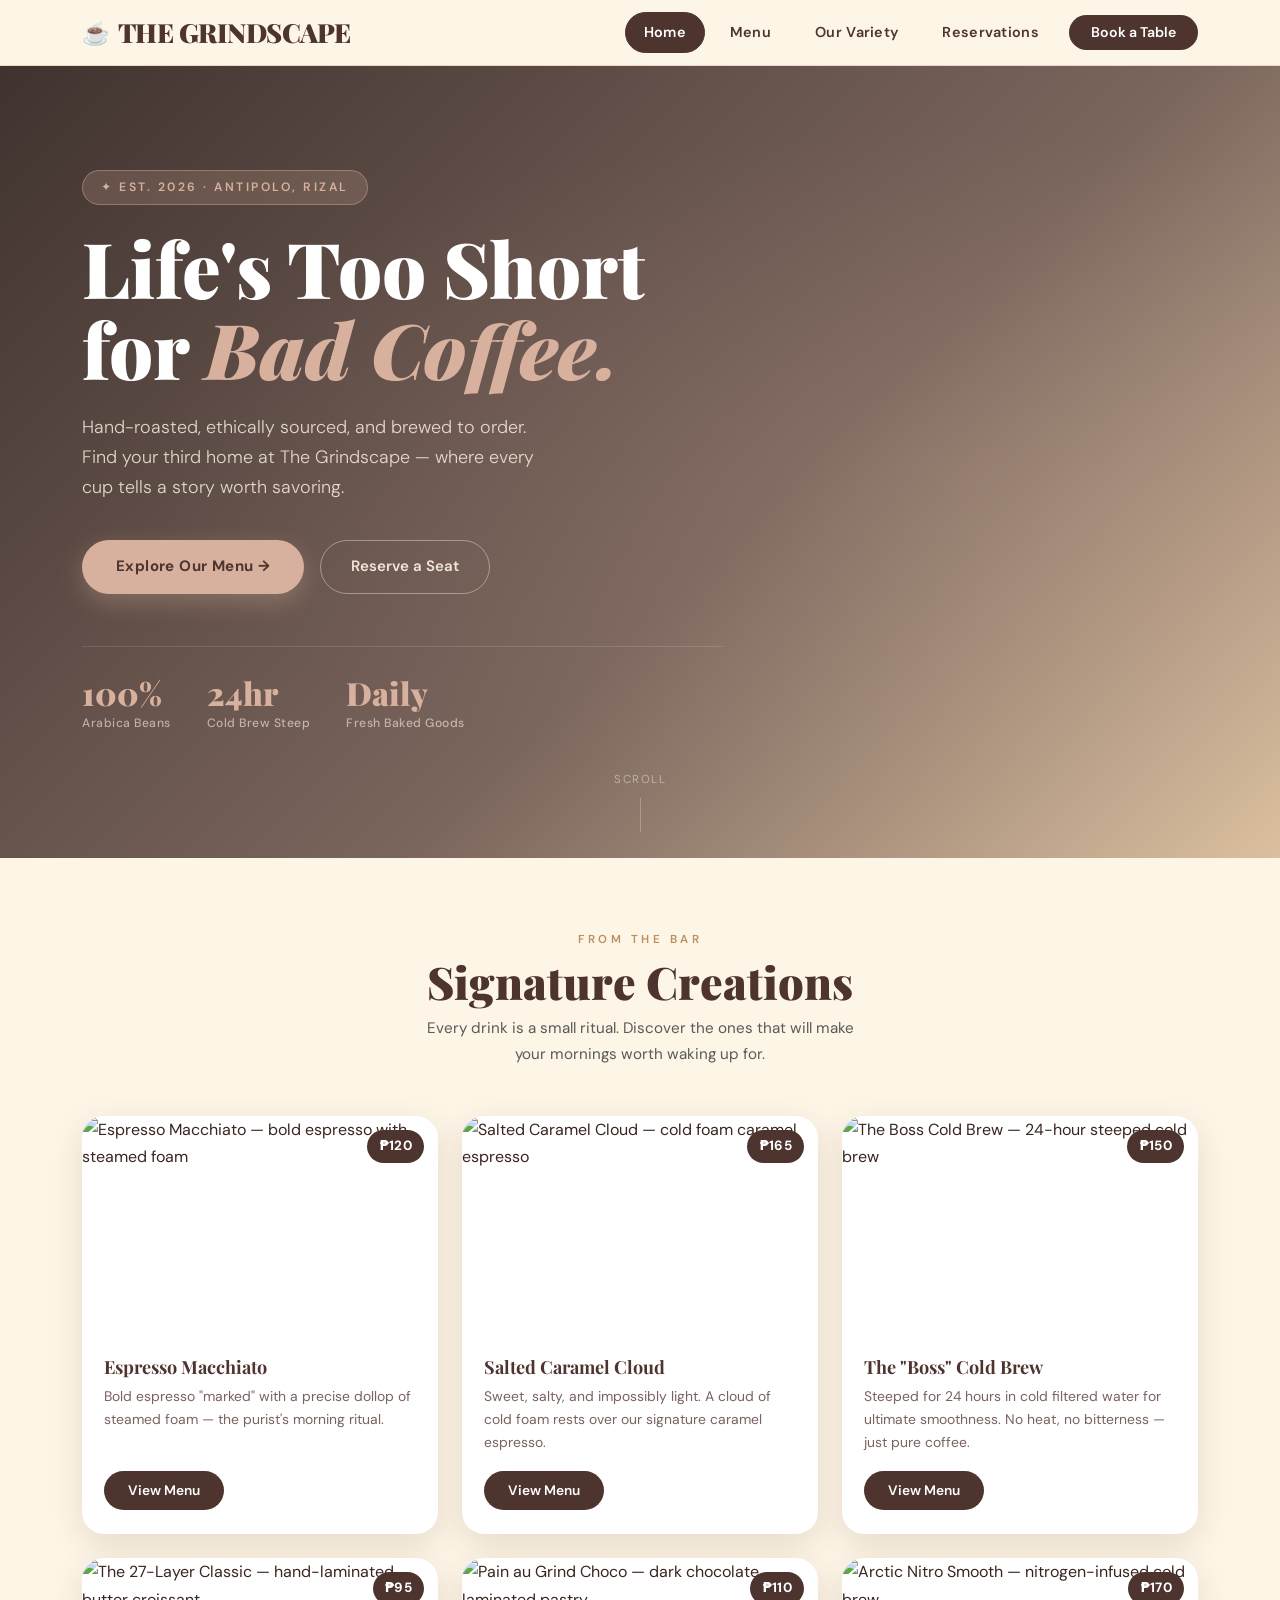
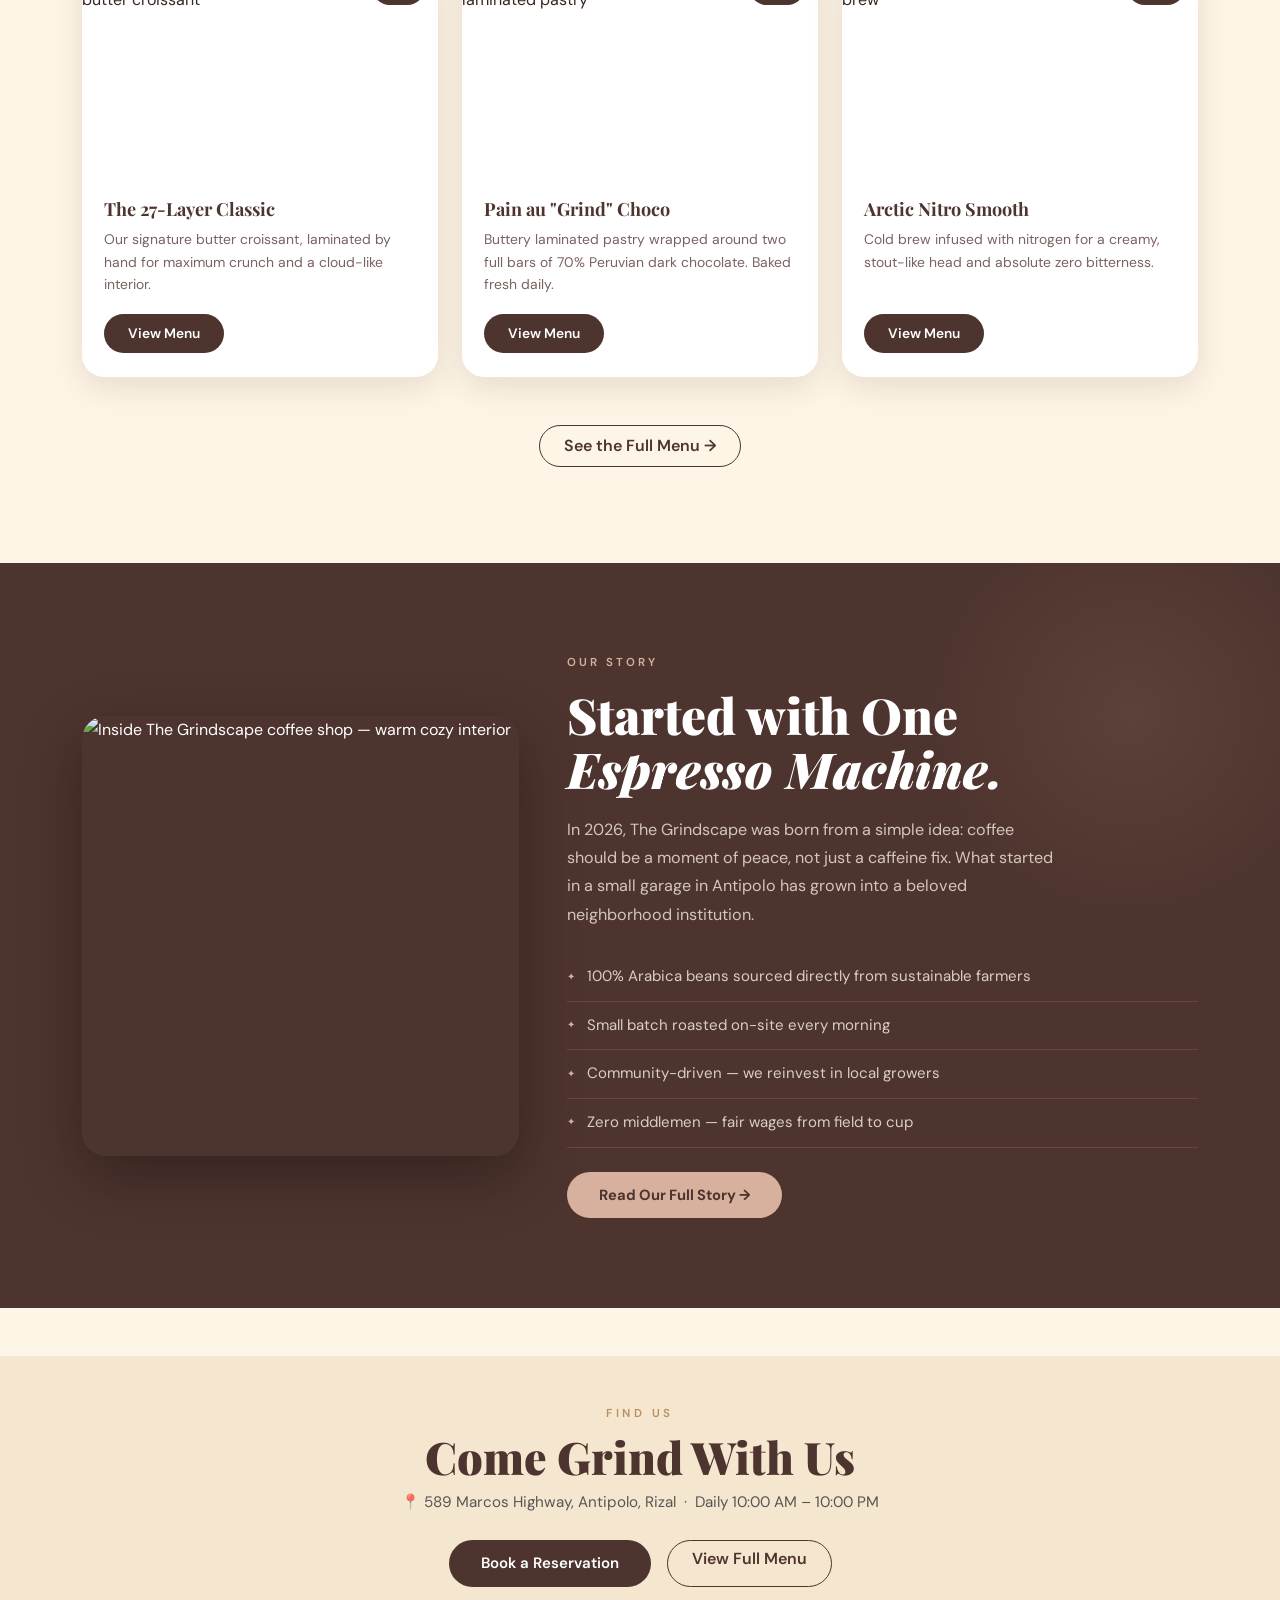
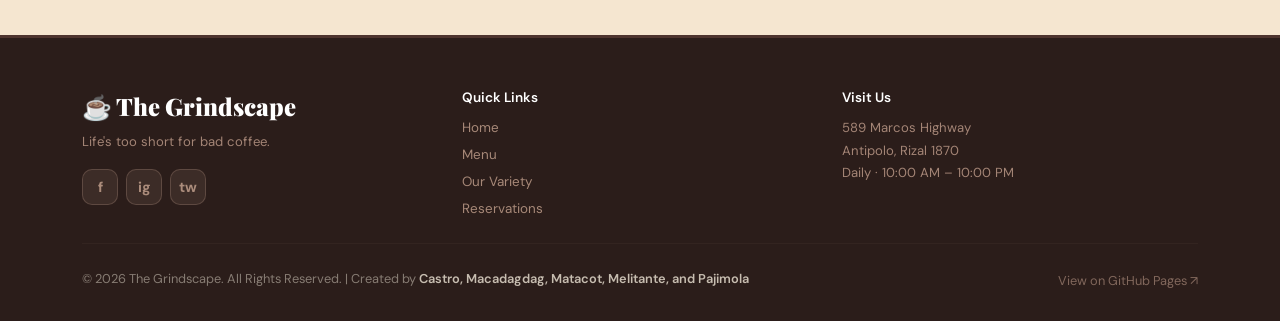
==== index.html @ b035fa83 "Add files via upload" ====
<!DOCTYPE html>
<html lang="en">
<head>
  <meta charset="UTF-8">
  <meta name="viewport" content="width=device-width, initial-scale=1.0">
  <title>The Grindscape | Coffee & Pastry — Antipolo</title>
  <meta name="description" content="The Grindscape — Specialty coffee and freshly baked pastries in Antipolo, Rizal. Your third home since 2026.">

  <link href="https://cdn.jsdelivr.net/npm/bootstrap@5.3.0/dist/css/bootstrap.min.css" rel="stylesheet">
  <link rel="preconnect" href="https://fonts.googleapis.com">
  <link rel="preconnect" href="https://fonts.gstatic.com" crossorigin>
  <link href="https://fonts.googleapis.com/css2?family=Playfair+Display:ital,wght@0,400;0,700;0,900;1,700&family=DM+Sans:opsz,wght@9..40,300;9..40,400;9..40,500;9..40,600;9..40,700&display=swap" rel="stylesheet">
  <link rel="stylesheet" href="css/custom.css">
</head>
<body>
<div class="content-wrapper">

  <!-- ═══════════════════════════ NAVBAR ═══════════════════════════ -->
  <nav class="site-navbar navbar navbar-expand-lg" id="mainNavbar" aria-label="Main navigation">
    <div class="container">
      <a class="navbar-brand-custom" href="index.html">
        <span class="brand-icon">☕</span>THE GRINDSCAPE
      </a>
      <button class="navbar-toggler" type="button"
              data-bs-toggle="collapse" data-bs-target="#navbarMain"
              aria-controls="navbarMain" aria-expanded="false" aria-label="Toggle navigation">
        <span class="navbar-toggler-icon"></span>
      </button>
      <div class="collapse navbar-collapse" id="navbarMain">
        <ul class="navbar-nav ms-auto align-items-lg-center">
          <li class="nav-item"><a class="nav-pill active" href="index.html" aria-current="page">Home</a></li>
          <li class="nav-item"><a class="nav-pill" href="history.html">Menu</a></li>
          <li class="nav-item"><a class="nav-pill" href="variety.html">Our Variety</a></li>
          <li class="nav-item"><a class="nav-pill" href="contact.html">Reservations</a></li>
          <li class="nav-item ms-lg-2 mt-2 mt-lg-0">
            <button class="btn-card" data-bs-toggle="modal" data-bs-target="#contactModal"
                    style="padding:8px 22px;font-size:0.88rem;">Book a Table</button>
          </li>
        </ul>
      </div>
    </div>
  </nav>

  <!-- ═══════════════════════════ HERO ═══════════════════════════ -->
  <section class="hero-section" aria-label="Hero">
    <div class="container">
      <div class="row align-items-center">
        <div class="col-lg-7">
          <div class="hero-badge fade-in-up">✦ Est. 2026 · Antipolo, Rizal</div>
          <h1 class="hero-title fade-in-up delay-1">
            Life's Too Short<br>for <span class="accent">Bad Coffee.</span>
          </h1>
          <p class="hero-tagline fade-in-up delay-2">
            Hand-roasted, ethically sourced, and brewed to order.
            Find your third home at The Grindscape — where every cup
            tells a story worth savoring.
          </p>
          <div class="d-flex flex-wrap gap-3 fade-in-up delay-3">
            <a href="variety.html" class="btn-hero-primary">Explore Our Menu →</a>
            <button class="btn-hero-ghost" data-bs-toggle="modal" data-bs-target="#contactModal">
              Reserve a Seat
            </button>
          </div>
          <div class="hero-stats fade-in-up delay-4">
            <div>
              <div class="hero-stat-number">100%</div>
              <div class="hero-stat-label">Arabica Beans</div>
            </div>
            <div>
              <div class="hero-stat-number">24hr</div>
              <div class="hero-stat-label">Cold Brew Steep</div>
            </div>
            <div>
              <div class="hero-stat-number">Daily</div>
              <div class="hero-stat-label">Fresh Baked Goods</div>
            </div>
          </div>
        </div>
      </div>
    </div>
    <div class="hero-scroll-indicator" aria-hidden="true">Scroll</div>
  </section>

  <!-- ═══════════════════════════ SIGNATURE CREATIONS ═══════════════════════════ -->
  <section class="py-5 mt-4" aria-labelledby="signatureHeading">
    <div class="container">
      <div class="text-center mb-5 reveal">
        <span class="section-label">From the Bar</span>
        <h2 class="section-title" id="signatureHeading">Signature Creations</h2>
        <p class="text-muted mt-2" style="max-width:460px;margin:auto;font-size:0.95rem;">
          Every drink is a small ritual. Discover the ones that will make your mornings worth waking up for.
        </p>
      </div>

      <div class="row g-4">
        <div class="col-12 col-sm-6 col-md-4 reveal">
          <div class="coffee-card h-100">
            <div class="coffee-card-img-wrap">
              <img src="https://images.unsplash.com/photo-1514432324607-a09d9b4aefdd?w=600&q=80"
                   alt="Espresso Macchiato — bold espresso with steamed foam">
              <span class="card-price-badge">₱120</span>
            </div>
            <div class="card-body">
              <h3 class="card-title">Espresso Macchiato</h3>
              <p class="card-text">Bold espresso "marked" with a precise dollop of steamed foam — the purist's morning ritual.</p>
              <a href="history.html" class="btn-card">View Menu</a>
            </div>
          </div>
        </div>

        <div class="col-12 col-sm-6 col-md-4 reveal">
          <div class="coffee-card h-100">
            <div class="coffee-card-img-wrap">
              <img src="https://images.unsplash.com/photo-1572442388796-11668a67e53d?w=600&q=80"
                   alt="Salted Caramel Cloud — cold foam caramel espresso">
              <span class="card-price-badge">₱165</span>
            </div>
            <div class="card-body">
              <h3 class="card-title">Salted Caramel Cloud</h3>
              <p class="card-text">Sweet, salty, and impossibly light. A cloud of cold foam rests over our signature caramel espresso.</p>
              <a href="history.html" class="btn-card">View Menu</a>
            </div>
          </div>
        </div>

        <div class="col-12 col-sm-6 col-md-4 reveal">
          <div class="coffee-card h-100">
            <div class="coffee-card-img-wrap">
              <img src="https://images.unsplash.com/photo-1495474472287-4d71bcdd2085?w=600&q=80"
                   alt="The Boss Cold Brew — 24-hour steeped cold brew">
              <span class="card-price-badge">₱150</span>
            </div>
            <div class="card-body">
              <h3 class="card-title">The "Boss" Cold Brew</h3>
              <p class="card-text">Steeped for 24 hours in cold filtered water for ultimate smoothness. No heat, no bitterness — just pure coffee.</p>
              <a href="history.html" class="btn-card">View Menu</a>
            </div>
          </div>
        </div>

        <div class="col-12 col-sm-6 col-md-4 reveal">
          <div class="coffee-card h-100">
            <div class="coffee-card-img-wrap">
              <img src="https://images.unsplash.com/photo-1549903072-7e6e0bedb7fb?w=600&q=80"
                   alt="The 27-Layer Classic — hand-laminated butter croissant">
              <span class="card-price-badge">₱95</span>
            </div>
            <div class="card-body">
              <h3 class="card-title">The 27-Layer Classic</h3>
              <p class="card-text">Our signature butter croissant, laminated by hand for maximum crunch and a cloud-like interior.</p>
              <a href="history.html" class="btn-card">View Menu</a>
            </div>
          </div>
        </div>

        <div class="col-12 col-sm-6 col-md-4 reveal">
          <div class="coffee-card h-100">
            <div class="coffee-card-img-wrap">
              <img src="https://images.unsplash.com/photo-1608198093002-ad4e005484ec?w=600&q=80"
                   alt="Pain au Grind Choco — dark chocolate laminated pastry">
              <span class="card-price-badge">₱110</span>
            </div>
            <div class="card-body">
              <h3 class="card-title">Pain au "Grind" Choco</h3>
              <p class="card-text">Buttery laminated pastry wrapped around two full bars of 70% Peruvian dark chocolate. Baked fresh daily.</p>
              <a href="history.html" class="btn-card">View Menu</a>
            </div>
          </div>
        </div>

        <div class="col-12 col-sm-6 col-md-4 reveal">
          <div class="coffee-card h-100">
            <div class="coffee-card-img-wrap">
              <img src="https://images.unsplash.com/photo-1461023058943-07fcbe16d735?w=600&q=80"
                   alt="Arctic Nitro Smooth — nitrogen-infused cold brew">
              <span class="card-price-badge">₱170</span>
            </div>
            <div class="card-body">
              <h3 class="card-title">Arctic Nitro Smooth</h3>
              <p class="card-text">Cold brew infused with nitrogen for a creamy, stout-like head and absolute zero bitterness.</p>
              <a href="history.html" class="btn-card">View Menu</a>
            </div>
          </div>
        </div>
      </div>

      <div class="text-center mt-5 reveal">
        <a href="history.html" class="btn btn-outline-secondary rounded-pill px-4 py-2"
           style="border-color:var(--espresso);color:var(--espresso);font-weight:600;">
          See the Full Menu →
        </a>
      </div>
    </div>
  </section>

  <!-- ═══════════════════════════ STORY / ABOUT ═══════════════════════════ -->
  <section class="story-section my-5" aria-labelledby="storyHeading">
    <div class="container">
      <div class="row align-items-center g-5">
        <div class="col-lg-5 reveal">
          <img src="https://images.unsplash.com/photo-1554118811-1e0d58224f24?w=800&q=80"
               class="story-img"
               alt="Inside The Grindscape coffee shop — warm cozy interior">
        </div>
        <div class="col-lg-7 reveal">
          <span class="story-kicker">Our Story</span>
          <h2 class="story-title" id="storyHeading">
            Started with One<br><em>Espresso Machine.</em>
          </h2>
          <p class="story-body mb-4">
            In 2026, The Grindscape was born from a simple idea: coffee
            should be a moment of peace, not just a caffeine fix. What
            started in a small garage in Antipolo has grown into a
            beloved neighborhood institution.
          </p>
          <ul class="promise-list mb-4">
            <li>100% Arabica beans sourced directly from sustainable farmers</li>
            <li>Small batch roasted on-site every morning</li>
            <li>Community-driven — we reinvest in local growers</li>
            <li>Zero middlemen — fair wages from field to cup</li>
          </ul>
          <button class="btn-story" data-bs-toggle="modal" data-bs-target="#historyModal">
            Read Our Full Story →
          </button>
        </div>
      </div>
    </div>
  </section>

  <!-- ═══════════════════════════ VISIT CTA ═══════════════════════════ -->
  <section class="py-5" style="background:var(--cream);" aria-label="Visit us">
    <div class="container text-center reveal">
      <span class="section-label">Find Us</span>
      <h2 class="section-title mb-2">Come Grind With Us</h2>
      <p class="text-muted mb-4" style="font-size:0.95rem;">
        📍 589 Marcos Highway, Antipolo, Rizal &nbsp;·&nbsp; Daily 10:00 AM – 10:00 PM
      </p>
      <div class="d-flex flex-wrap justify-content-center gap-3">
        <a href="contact.html" class="btn-card" style="padding:13px 32px;font-size:0.94rem;">
          Book a Reservation
        </a>
        <a href="history.html" class="btn btn-outline-secondary rounded-pill px-4"
           style="border-color:var(--espresso);color:var(--espresso);font-weight:600;">
          View Full Menu
        </a>
      </div>
    </div>
  </section>

</div><!-- /content-wrapper -->

<!-- ═══════════════════════════ FOOTER ═══════════════════════════ -->
<footer class="site-footer">
  <div class="container">
    <div class="row g-4">
      <div class="col-md-4">
        <div class="footer-brand">☕ The Grindscape</div>
        <p class="footer-tagline mt-1">Life's too short for bad coffee.</p>
        <div class="footer-social mt-3 d-flex gap-2">
          <a href="#" aria-label="Facebook">f</a>
          <a href="#" aria-label="Instagram">ig</a>
          <a href="#" aria-label="Twitter">tw</a>
        </div>
      </div>
      <div class="col-md-4">
        <p class="text-white mb-2" style="font-size:0.85rem;font-weight:600;">Quick Links</p>
        <div class="footer-links d-flex flex-column gap-1">
          <a href="index.html">Home</a>
          <a href="history.html">Menu</a>
          <a href="variety.html">Our Variety</a>
          <a href="contact.html">Reservations</a>
        </div>
      </div>
      <div class="col-md-4">
        <p class="text-white mb-2" style="font-size:0.85rem;font-weight:600;">Visit Us</p>
        <p class="footer-tagline" style="line-height:1.7;">
          589 Marcos Highway<br>
          Antipolo, Rizal 1870<br>
          Daily · 10:00 AM – 10:00 PM
        </p>
      </div>
    </div>
    <hr class="footer-divider">
    <div class="row align-items-center">
      <div class="col-md-8">
        <p class="footer-copy mb-0">
          © 2026 The Grindscape. All Rights Reserved. | Created by <strong>Castro, Macadagdag, Matacot, Melitante, and Pajimola</strong>
        </p>
      </div>
      <div class="col-md-4 text-md-end mt-2 mt-md-0">
        <a href="https://github.com" target="_blank" rel="noopener"
           class="footer-copy text-decoration-none" style="color:rgba(215,177,157,0.5);">
          View on GitHub Pages ↗
        </a>
      </div>
    </div>
  </div>
</footer>

<!-- MODAL: HISTORY -->
<div class="modal fade" id="historyModal" tabindex="-1"
     aria-labelledby="historyModalLabel" aria-modal="true" role="dialog">
  <div class="modal-dialog modal-dialog-centered">
    <div class="modal-content">
      <div class="modal-header">
        <h2 class="modal-title" id="historyModalLabel">Deep Into The Grind</h2>
        <button type="button" class="btn-close" data-bs-dismiss="modal" aria-label="Close"></button>
      </div>
      <div class="modal-body" style="font-size:0.95rem;line-height:1.78;color:#4a3530;">
        <p>
          <strong>It started with one machine and a dream.</strong> In early 2026,
          founders Castro, Macadagdag, Matacot, Melitante, and Pajimola converted a small garage space into a
          roasting lab, armed with a single drum roaster and a secondhand espresso machine.
        </p>
        <p>
          Word spread fast. Neighbors started lining up at 7 AM for a cup of the house blend —
          a medium-dark roast with notes of dark chocolate and dried cherry. Within six months,
          The Grindscape had outgrown the garage and moved to its current home on Marcos Highway.
        </p>
        <p style="margin:0;">
          Today, we hand-roast our beans in small batches every single morning.
          We source directly from farming cooperatives in Benguet and Sagada —
          ensuring fair wages and traceable supply chains. Every cup you drink here
          puts money back into the hands of Filipino farmers.
        </p>
      </div>
      <div class="modal-footer">
        <a href="contact.html" class="btn-card" style="padding:10px 24px;font-size:0.88rem;">Book a Table</a>
        <button type="button" class="btn btn-sm rounded-pill" data-bs-dismiss="modal"
                style="border:1.5px solid var(--espresso);color:var(--espresso);padding:9px 20px;font-weight:600;">
          Close
        </button>
      </div>
    </div>
  </div>
</div>

<!-- MODAL: CONTACT / RESERVATION -->
<div class="modal fade" id="contactModal" tabindex="-1"
     aria-labelledby="contactModalLabel" aria-modal="true" role="dialog">
  <div class="modal-dialog modal-dialog-centered modal-lg">
    <div class="modal-content">
      <div class="modal-header">
        <h2 class="modal-title" id="contactModalLabel">Reserve Your Spot</h2>
        <button type="button" class="btn-close" data-bs-dismiss="modal" aria-label="Close"></button>
      </div>
      <div class="modal-body">
        <div class="health-warning mb-4">
          <strong>⚠ Safety Notice:</strong> Guests must be 12 years old and above.
          Caffeine can cause anxiety, elevated heart rate, and disrupted sleep in younger children.
        </div>
        <form id="contactForm" class="needs-validation" novalidate>
          <div class="row g-3">
            <div class="col-12 col-md-6">
              <label for="modalName" class="form-label">Full Name *</label>
              <input type="text" class="form-control" id="modalName"
                     placeholder="e.g. Maria Santos" data-role="name"
                     required minlength="2" autocomplete="name">
              <div class="invalid-feedback">Please enter your full name.</div>
              <div class="valid-feedback">Looks good!</div>
            </div>
            <div class="col-12 col-md-6">
              <label for="modalEmail" class="form-label">Email Address *</label>
              <input type="email" class="form-control" id="modalEmail"
                     placeholder="you@example.com" required autocomplete="email">
              <div class="invalid-feedback">Please enter a valid email address (e.g. name@domain.com).</div>
              <div class="valid-feedback">Valid email!</div>
            </div>
            <div class="col-12 col-md-6">
              <label for="modalSubject" class="form-label">Subject *</label>
              <select class="form-select" id="modalSubject" required>
                <option value="" disabled selected>Select a reason</option>
                <option value="table">Reserve a Table</option>
                <option value="event">Private Event Inquiry</option>
                <option value="feedback">Feedback or Suggestion</option>
                <option value="other">Other</option>
              </select>
              <div class="invalid-feedback">Please select a subject.</div>
            </div>
            <div class="col-12 col-md-6">
              <label for="modalAge" class="form-label">Age *</label>
              <input type="number" class="form-control" id="modalAge"
                     placeholder="Must be 12 or older" required min="12" max="120">
              <div class="invalid-feedback" id="modalAgeError">
                Please enter a valid age (12 years and above).
              </div>
            </div>
            <div class="col-12">
              <label for="modalMessage" class="form-label">Message *</label>
              <textarea class="form-control" id="modalMessage" rows="4"
                        placeholder="Tell us about your visit, party size, special requests..."
                        required minlength="15"></textarea>
              <div class="invalid-feedback">Message must be at least 15 characters.</div>
              <div id="charCount" class="form-text mt-1">0 / 15 minimum characters</div>
            </div>
          </div>
          <div id="formSuccess" class="alert mt-3 d-none" role="alert"></div>
        </form>
      </div>
      <div class="modal-footer">
        <button type="button" class="btn btn-sm rounded-pill" data-bs-dismiss="modal"
                style="border:1.5px solid var(--espresso);color:var(--espresso);padding:9px 20px;font-weight:600;">
          Cancel
        </button>
        <button type="button" id="submitContactForm" class="btn-card"
                style="padding:10px 28px;font-size:0.9rem;">
          Confirm Reservation ✓
        </button>
      </div>
    </div>
  </div>
</div>

<script src="https://cdn.jsdelivr.net/npm/bootstrap@5.3.0/dist/js/bootstrap.bundle.min.js"></script>
<script src="js/main.js"></script>
</body>
</html>
---- css/custom.css ----
:root {
  --bs-primary:          #4E342E;
  --bs-primary-rgb:      78, 52, 46;
  --bs-secondary:        #D7B19D;
  --bs-secondary-rgb:    215, 177, 157;
  --bs-success:          #6B8F71;
  --bs-danger:           #B5434A;
  --bs-light:            #FDF5E6;
  --bs-dark:             #2b1d1a;
  --bs-body-bg:          #FDF5E6;
  --bs-body-color:       #3a2520;
  --bs-border-radius:    14px;
  --bs-border-radius-lg: 20px;
  --bs-border-radius-xl: 28px;

  /* Brand Tokens */
  --latte:    #D7B19D;
  --espresso: #4E342E;
  --foam:     #FDF5E6;
  --cream:    #F5E6D0;
  --caramel:  #BC8F5F;
  --roast:    #2b1d1a;
  --glass:    rgba(253, 245, 230, 0.92);

  /* Typography */
  --bs-font-sans-serif:  'DM Sans', system-ui, sans-serif;
  --display-font:        'Playfair Display', Georgia, serif;
  --bs-body-font-family: var(--bs-font-sans-serif);
  --bs-body-font-size:   1rem;
  --bs-body-line-height: 1.7;

  /* Shadows */
  --shadow-soft: 0 6px 24px rgba(78, 52, 46, 0.10);
  --shadow-card: 0 10px 32px rgba(78, 52, 46, 0.13);
  --shadow-lift: 0 20px 48px rgba(78, 52, 46, 0.18);

  /* Transitions */
  --transition: all 0.32s cubic-bezier(0.4, 0, 0.2, 1);
}

/* ── Base Reset ── */
*, *::before, *::after { box-sizing: border-box; }

html { scroll-behavior: smooth; }

body {
  font-family: var(--bs-font-sans-serif);
  background-color: var(--foam);
  color: var(--bs-body-color);
  display: flex;
  flex-direction: column;
  min-height: 100vh;
  margin: 0;
  -webkit-font-smoothing: antialiased;
}

.content-wrapper { flex: 1; }

/* ── Scrollbar ── */
::-webkit-scrollbar { width: 6px; }
::-webkit-scrollbar-track { background: var(--cream); }
::-webkit-scrollbar-thumb { background: var(--latte); border-radius: 3px; }

/* ── Typography ── */
h1, h2, h3, .display-font { font-family: var(--display-font); }

/* ──────────────────────────────────────
   NAVBAR
────────────────────────────────────── */
.site-navbar {
  background: var(--glass) !important;
  backdrop-filter: blur(16px);
  -webkit-backdrop-filter: blur(16px);
  border-bottom: 1.5px solid rgba(215, 177, 157, 0.45);
  padding: 10px 0;
  position: sticky;
  top: 0;
  z-index: 1030;
  transition: var(--transition);
}

.site-navbar.scrolled {
  box-shadow: var(--shadow-soft);
  padding: 6px 0;
}

.navbar-brand-custom {
  font-family: var(--display-font);
  font-size: 1.65rem;
  font-weight: 900;
  color: var(--espresso) !important;
  letter-spacing: -0.5px;
  text-decoration: none;
  display: flex;
  align-items: center;
  gap: 8px;
  transition: var(--transition);
}
.navbar-brand-custom:hover { opacity: 0.8; }
.navbar-brand-custom .brand-icon { font-size: 1.4rem; }

.nav-pill {
  font-family: var(--bs-font-sans-serif);
  font-weight: 600;
  font-size: 0.9rem;
  letter-spacing: 0.3px;
  color: var(--espresso) !important;
  border: 1.5px solid transparent;
  border-radius: 50px !important;
  padding: 7px 18px !important;
  margin: 2px 3px;
  text-decoration: none;
  transition: var(--transition);
  display: inline-block;
}
.nav-pill:hover {
  border-color: var(--espresso);
  background: transparent;
  color: var(--espresso) !important;
}
.nav-pill.active,
.nav-pill[aria-current="page"] {
  background: var(--espresso) !important;
  color: white !important;
  border-color: var(--espresso) !important;
}

.navbar-toggler {
  border: 1.5px solid var(--espresso);
  border-radius: 10px;
  padding: 6px 10px;
}
.navbar-toggler:focus { box-shadow: 0 0 0 3px rgba(78,52,46,0.18); outline: none; }
.navbar-toggler-icon {
  background-image: url("data:image/svg+xml,%3Csvg xmlns='http://www.w3.org/2000/svg' viewBox='0 0 30 30'%3E%3Cpath stroke='%234E342E' stroke-width='2.5' stroke-linecap='round' d='M5 7h20M5 15h20M5 23h20'/%3E%3C/svg%3E");
}

@media (max-width: 991.98px) {
  .navbar-collapse {
    background: var(--foam);
    border-radius: 16px;
    margin-top: 10px;
    padding: 10px 8px;
    border: 1.5px solid var(--cream);
    box-shadow: var(--shadow-card);
  }
  .nav-pill { display: block; text-align: center; margin: 4px 8px; }
}

/* ──────────────────────────────────────
   SECTION SHARED UTILITIES
────────────────────────────────────── */
.section-label {
  font-size: 0.72rem;
  font-weight: 600;
  letter-spacing: 3.5px;
  text-transform: uppercase;
  color: var(--caramel);
  margin-bottom: 8px;
  display: block;
}

.section-title {
  font-family: var(--display-font);
  font-size: clamp(1.85rem, 4vw, 2.8rem);
  font-weight: 900;
  color: var(--espresso);
  line-height: 1.13;
  margin-bottom: 0;
}

/* ──────────────────────────────────────
   HERO SECTION (index)
────────────────────────────────────── */
.hero-section {
  background:
    linear-gradient(135deg, rgba(43,29,26,0.90) 0%, rgba(78,52,46,0.74) 58%, rgba(188,143,95,0.52) 100%),
    url('https://images.unsplash.com/photo-1495474472287-4d71bcdd2085?w=1600&q=80') center/cover no-repeat;
  min-height: 88vh;
  display: flex;
  align-items: center;
  position: relative;
  overflow: hidden;
  padding: 80px 0 100px;
}

.hero-section::before {
  content: '';
  position: absolute; inset: 0;
  background: radial-gradient(ellipse at 72% 50%, rgba(215,177,157,0.10) 0%, transparent 60%);
  pointer-events: none;
}

.hero-badge {
  display: inline-block;
  background: rgba(215,177,157,0.20);
  border: 1px solid rgba(215,177,157,0.42);
  color: var(--latte);
  font-size: 0.76rem;
  font-weight: 600;
  letter-spacing: 2.5px;
  text-transform: uppercase;
  padding: 6px 18px;
  border-radius: 50px;
  margin-bottom: 22px;
  backdrop-filter: blur(6px);
}

.hero-title {
  font-family: var(--display-font);
  font-size: clamp(2.5rem, 6vw, 5rem);
  font-weight: 900;
  color: white;
  line-height: 1.06;
  margin-bottom: 22px;
}
.hero-title .accent { color: var(--latte); font-style: italic; }

.hero-tagline {
  color: rgba(253,245,230,0.82);
  font-size: 1.12rem;
  font-weight: 300;
  max-width: 480px;
  margin-bottom: 38px;
  line-height: 1.68;
}

.btn-hero-primary {
  background: var(--latte);
  color: var(--espresso);
  font-weight: 700;
  font-size: 0.94rem;
  letter-spacing: 0.4px;
  border: none;
  border-radius: 50px;
  padding: 14px 34px;
  transition: var(--transition);
  box-shadow: 0 8px 24px rgba(215,177,157,0.32);
  text-decoration: none;
  display: inline-block;
}
.btn-hero-primary:hover {
  background: white;
  color: var(--espresso);
  transform: translateY(-2px);
  box-shadow: 0 12px 32px rgba(215,177,157,0.44);
}

.btn-hero-ghost {
  background: transparent;
  color: rgba(253,245,230,0.90);
  font-weight: 600;
  font-size: 0.94rem;
  border: 1.5px solid rgba(253,245,230,0.40);
  border-radius: 50px;
  padding: 13px 30px;
  transition: var(--transition);
  display: inline-block;
  cursor: pointer;
  line-height: 1.4;
  font-family: var(--bs-font-sans-serif);
}
.btn-hero-ghost:hover {
  border-color: white;
  color: white;
  background: rgba(255,255,255,0.08);
}

.hero-stats {
  display: flex;
  gap: 36px;
  margin-top: 52px;
  padding-top: 30px;
  border-top: 1px solid rgba(255,255,255,0.13);
  flex-wrap: wrap;
}
.hero-stat-number {
  font-family: var(--display-font);
  font-size: 2rem;
  font-weight: 900;
  color: var(--latte);
  line-height: 1;
}
.hero-stat-label {
  font-size: 0.76rem;
  font-weight: 500;
  color: rgba(253,245,230,0.58);
  letter-spacing: 0.5px;
  margin-top: 4px;
}

.hero-scroll-indicator {
  position: absolute;
  bottom: 26px;
  left: 50%;
  transform: translateX(-50%);
  color: rgba(253,245,230,0.45);
  font-size: 0.72rem;
  letter-spacing: 1.5px;
  text-transform: uppercase;
  display: flex;
  flex-direction: column;
  align-items: center;
  gap: 8px;
  animation: bounce 2.2s ease-in-out infinite;
}
.hero-scroll-indicator::after {
  content: '';
  width: 1px;
  height: 34px;
  background: rgba(253,245,230,0.28);
}

@keyframes bounce {
  0%, 100% { transform: translateX(-50%) translateY(0); }
  50%       { transform: translateX(-50%) translateY(8px); }
}

/* ──────────────────────────────────────
   COFFEE CARDS (Home & Variety)
────────────────────────────────────── */
.coffee-card {
  border: none;
  border-radius: 22px;
  overflow: hidden;
  background: white;
  box-shadow: var(--shadow-card);
  transition: var(--transition);
  display: flex;
  flex-direction: column;
}
.coffee-card:hover {
  transform: translateY(-8px);
  box-shadow: var(--shadow-lift);
}

/* Make card body grow so all cards in a row are equal height */
.coffee-card .card-body {
  padding: 20px 22px 24px;
  display: flex;
  flex-direction: column;
  flex: 1;
}
.coffee-card .card-body .btn-card {
  margin-top: auto;
  align-self: flex-start;
}

.coffee-card-img-wrap {
  height: 220px;
  overflow: hidden;
  position: relative;
  flex-shrink: 0;
}
.coffee-card-img-wrap img {
  width: 100%;
  height: 100%;
  object-fit: cover;
  transition: transform 0.55s ease;
  display: block;
}
.coffee-card:hover .coffee-card-img-wrap img { transform: scale(1.07); }

.card-price-badge {
  position: absolute;
  top: 14px; right: 14px;
  background: var(--espresso);
  color: white;
  font-weight: 700;
  font-size: 0.84rem;
  padding: 5px 12px;
  border-radius: 50px;
  letter-spacing: 0.3px;
  z-index: 2;
}

.coffee-card .card-title {
  font-family: var(--display-font);
  font-size: 1.13rem;
  font-weight: 700;
  color: var(--espresso);
  margin-bottom: 8px;
}

.coffee-card .card-text {
  color: #7a6260;
  font-size: 0.87rem;
  line-height: 1.62;
  margin-bottom: 18px;
}

/* ── Shared Button: btn-card ── */
/* Works as both <a> and <button> */
.btn-card {
  background: var(--espresso);
  color: white !important;
  border: none;
  border-radius: 50px;
  padding: 10px 24px;
  font-size: 0.86rem;
  font-weight: 600;
  font-family: var(--bs-font-sans-serif);
  transition: var(--transition);
  text-decoration: none;
  display: inline-block;
  cursor: pointer;
  line-height: 1.4;
  -webkit-appearance: none;
  appearance: none;
}
.btn-card:hover {
  background: var(--caramel);
  color: white !important;
  transform: translateY(-1px);
  box-shadow: 0 6px 18px rgba(78,52,46,0.2);
  text-decoration: none;
}

/* ──────────────────────────────────────
   STORY SECTION (index)
────────────────────────────────────── */
.story-section {
  background: var(--espresso);
  color: white;
  position: relative;
  overflow: hidden;
  padding: 90px 0;
}
.story-section::before {
  content: '';
  position: absolute;
  top: -60px; right: -60px;
  width: 420px; height: 420px;
  background: radial-gradient(circle, rgba(215,177,157,0.10) 0%, transparent 70%);
  pointer-events: none;
}

.story-img {
  border-radius: 24px;
  width: 100%;
  height: 440px;
  object-fit: cover;
  box-shadow: 0 20px 60px rgba(0,0,0,0.32);
  display: block;
}

.story-kicker {
  font-size: 0.72rem;
  font-weight: 600;
  letter-spacing: 3px;
  text-transform: uppercase;
  color: var(--latte);
  margin-bottom: 14px;
  display: block;
}

.story-title {
  font-family: var(--display-font);
  font-size: clamp(1.9rem, 4.5vw, 3.1rem);
  font-weight: 900;
  color: white;
  line-height: 1.1;
  margin-bottom: 20px;
}

.story-body {
  color: rgba(253,245,230,0.76);
  font-size: 1.01rem;
  line-height: 1.76;
  max-width: 500px;
}

.btn-story {
  background: var(--latte);
  color: var(--espresso);
  font-weight: 700;
  font-family: var(--bs-font-sans-serif);
  border: none;
  border-radius: 50px;
  padding: 13px 32px;
  font-size: 0.92rem;
  transition: var(--transition);
  cursor: pointer;
  display: inline-block;
  line-height: 1.4;
}
.btn-story:hover {
  background: white;
  transform: translateY(-2px);
  box-shadow: 0 8px 24px rgba(0,0,0,0.2);
}

.promise-list {
  list-style: none;
  padding: 0;
  margin: 0;
}
.promise-list li {
  padding: 11px 0;
  border-bottom: 1px solid rgba(215,177,157,0.16);
  font-size: 0.94rem;
  color: rgba(253,245,230,0.80);
  display: flex;
  align-items: center;
  gap: 12px;
}
.promise-list li::before {
  content: '✦';
  color: var(--latte);
  font-size: 0.62rem;
  flex-shrink: 0;
}

/* ──────────────────────────────────────
   MENU (history.html) PAGE HERO
────────────────────────────────────── */
.menu-hero {
  background:
    linear-gradient(160deg, rgba(43,29,26,0.92) 0%, rgba(78,52,46,0.80) 100%),
    url('https://images.unsplash.com/photo-1442512595331-e89e73853f31?w=1600&q=80') center/cover no-repeat;
  color: white;
  padding: 96px 0 80px;
  text-align: center;
  position: relative;
  overflow: hidden;
}
.menu-hero::after {
  content: '☕';
  position: absolute;
  font-size: 20rem;
  opacity: 0.04;
  right: -10px; bottom: -60px;
  pointer-events: none;
  line-height: 1;
}
.menu-hero .hero-badge { margin-bottom: 18px; }
.menu-hero h1 {
  font-family: var(--display-font);
  font-size: clamp(2.6rem, 6vw, 4.5rem);
  font-weight: 900;
  line-height: 1.08;
  color: white;
  margin-bottom: 16px;
}
.menu-hero p {
  color: rgba(253,245,230,0.78);
  font-size: 1.08rem;
  max-width: 520px;
  margin: 0 auto;
  line-height: 1.65;
}

/* Menu Category Tabs */
.menu-tabs { border-bottom: none !important; justify-content: center; flex-wrap: wrap; gap: 4px; }
.menu-tabs .nav-link {
  font-weight: 600;
  font-size: 0.88rem;
  color: var(--espresso);
  border: 1.5px solid var(--cream);
  border-radius: 50px !important;
  padding: 8px 22px;
  margin: 4px;
  transition: var(--transition);
  background: white;
  cursor: pointer;
}
.menu-tabs .nav-link:hover,
.menu-tabs .nav-link.active {
  background: var(--espresso);
  color: white;
  border-color: var(--espresso);
}

/* Menu Cards */
.menu-card {
  background: white;
  border: none;
  border-radius: 20px;
  box-shadow: var(--shadow-card);
  padding: 28px 26px;
  height: 100%;
  transition: var(--transition);
}
.menu-card:hover { box-shadow: var(--shadow-lift); transform: translateY(-4px); }

.menu-card-header {
  display: flex;
  align-items: center;
  gap: 14px;
  margin-bottom: 22px;
  padding-bottom: 16px;
  border-bottom: 1.5px solid var(--cream);
}
.menu-card-icon {
  width: 48px; height: 48px;
  background: var(--cream);
  border-radius: 14px;
  display: flex;
  align-items: center;
  justify-content: center;
  font-size: 1.5rem;
  flex-shrink: 0;
}
.menu-card-header h4 {
  font-family: var(--display-font);
  font-weight: 700;
  color: var(--espresso);
  margin: 0;
  font-size: 1.15rem;
  line-height: 1.2;
}

.menu-item {
  display: flex;
  justify-content: space-between;
  align-items: flex-start;
  gap: 12px;
  padding: 10px 0;
  border-bottom: 1px dashed rgba(215,177,157,0.38);
}
.menu-item:last-child { border-bottom: none; padding-bottom: 0; }

.item-info { flex: 1; min-width: 0; }
.item-name {
  font-weight: 600;
  font-size: 0.92rem;
  color: var(--espresso);
  margin-bottom: 2px;
  display: block;
}
.item-desc {
  font-size: 0.81rem;
  color: #8a7068;
  line-height: 1.5;
  margin: 0;
}
.item-price {
  font-weight: 700;
  font-size: 0.9rem;
  color: var(--caramel);
  white-space: nowrap;
  padding-top: 1px;
  flex-shrink: 0;
}

/* ──────────────────────────────────────
   VARIETY PAGE
────────────────────────────────────── */
.variety-hero {
  background:
    linear-gradient(145deg, rgba(43,29,26,0.90) 0%, rgba(94,58,50,0.78) 100%),
    url('https://images.unsplash.com/photo-1541167760496-1628856ab772?w=1600&q=80') center/cover no-repeat;
  color: white;
  padding: 96px 0 80px;
  text-align: center;
  position: relative;
  overflow: hidden;
}
.variety-hero::after {
  content: '✦';
  position: absolute;
  font-size: 22rem;
  opacity: 0.03;
  left: -40px; top: -60px;
  pointer-events: none;
  color: var(--latte);
  line-height: 1;
}
.variety-hero h1 {
  font-family: var(--display-font);
  font-size: clamp(2.4rem, 6vw, 4.2rem);
  font-weight: 900;
  line-height: 1.08;
  color: white;
  margin-bottom: 16px;
}
.variety-hero p {
  color: rgba(253,245,230,0.77);
  font-size: 1.06rem;
  max-width: 500px;
  margin: 0 auto;
  line-height: 1.65;
}

/* Gallery */
.gallery-container {
  border-radius: 18px;
  overflow: hidden;
  height: 260px;
  box-shadow: var(--shadow-card);
  position: relative;
  cursor: pointer;
}
.gallery-img {
  width: 100%; height: 100%;
  object-fit: cover;
  display: block;
  transition: transform 0.55s ease;
}
.gallery-container:hover .gallery-img { transform: scale(1.07); }
.gallery-overlay {
  position: absolute;
  bottom: 0; left: 0; right: 0;
  background: linear-gradient(0deg, rgba(43,29,26,0.82) 0%, transparent 100%);
  padding: 18px 16px 14px;
  color: white;
}
.gallery-overlay-title {
  font-family: var(--display-font);
  font-size: 1rem;
  font-weight: 700;
  margin-bottom: 2px;
}
.gallery-overlay-sub {
  font-size: 0.76rem;
  color: var(--latte);
  font-weight: 500;
}

/* Variety Feature Cards */
.variety-feature {
  background: white;
  border-radius: 20px;
  padding: 30px 26px;
  box-shadow: var(--shadow-card);
  text-align: center;
  transition: var(--transition);
  height: 100%;
}
.variety-feature:hover { transform: translateY(-6px); box-shadow: var(--shadow-lift); }
.variety-feature-icon {
  width: 64px; height: 64px;
  background: var(--cream);
  border-radius: 20px;
  display: flex;
  align-items: center;
  justify-content: center;
  font-size: 1.8rem;
  margin: 0 auto 18px;
}
.variety-feature h5 {
  font-family: var(--display-font);
  font-weight: 700;
  color: var(--espresso);
  margin-bottom: 8px;
}
.variety-feature p {
  font-size: 0.87rem;
  color: #7a6260;
  line-height: 1.6;
  margin: 0;
}

/* ──────────────────────────────────────
   CONTACT / RESERVATIONS PAGE
────────────────────────────────────── */
.contact-hero {
  background:
    linear-gradient(145deg, rgba(43,29,26,0.92) 0%, rgba(78,52,46,0.82) 100%),
    url('https://images.unsplash.com/photo-1554118811-1e0d58224f24?w=1600&q=80') center/cover no-repeat;
  color: rgb(255, 255, 255);
  padding: 90px 0 60px;   /* FIX: removed large bottom padding that caused overlap */
  position: relative;
  overflow: hidden;
}
.contact-hero::after {
  content: '📋';
  position: absolute;
  font-size: 16rem;
  opacity: 0.04;
  right: 5%; top: -30px;
  pointer-events: none;
}
.contact-hero h1 {
  font-family: var(--display-font);
  font-size: clamp(2.4rem, 5vw, 4rem);
  font-weight: 900;
  color: white;
  margin-bottom: 16px;
}
.contact-hero p {
  color: rgba(253,245,230,0.78);
  font-size: 1.06rem;
  max-width: 480px;
  line-height: 1.65;
}

.contact-info-item {
  display: flex;
  align-items: flex-start;
  gap: 14px;
  margin-bottom: 20px;
}
.contact-icon {
  width: 44px; height: 44px;
  background: rgba(215,177,157,0.16);
  border-radius: 12px;
  display: flex;
  align-items: center;
  justify-content: center;
  font-size: 1.1rem;
  flex-shrink: 0;
  border: 1px solid rgba(215,177,157,0.24);
}
.contact-info-label {
  font-size: 0.70rem;
  font-weight: 600;
  letter-spacing: 1.5px;
  text-transform: uppercase;
  color: var(--latte);
  margin-bottom: 3px;
  display: block;
}
.contact-info-value {
  font-size: 0.94rem;
  color: rgba(253,245,230,0.88);
}
.contact-info-value a { color: inherit; text-decoration: none; }
.contact-info-value a:hover { color: var(--latte); }

/* FIX: Reservation card — removed negative offset that caused overlap on most screens */
.reservation-card {
  background: white;
  border-radius: 26px;
  padding: 44px 40px;
  box-shadow: var(--shadow-lift);
}

/* ──────────────────────────────────────
   FORMS
────────────────────────────────────── */
.form-label {
  font-weight: 600;
  font-size: 0.87rem;
  color: var(--espresso);
  letter-spacing: 0.2px;
  margin-bottom: 6px;
}

.form-control,
.form-select {
  border: 1.5px solid #e0d4ce;
  border-radius: 12px;
  padding: 11px 16px;
  font-size: 0.92rem;
  color: var(--espresso);
  background: var(--foam);
  transition: var(--transition);
  font-family: var(--bs-font-sans-serif);
}
.form-control:focus,
.form-select:focus {
  border-color: var(--espresso);
  box-shadow: 0 0 0 3px rgba(78,52,46,0.09);
  background: white;
  outline: none;
  color: var(--espresso);
}
.form-control::placeholder { color: #baaaa3; }
textarea.form-control { resize: vertical; min-height: 130px; }

/* Fix Bootstrap overriding validation border colors */
.form-control.is-invalid,
.form-select.is-invalid { border-color: var(--bs-danger); }
.form-control.is-valid,
.form-select.is-valid   { border-color: var(--bs-success); }

.invalid-feedback { font-size: 0.79rem; font-weight: 500; color: var(--bs-danger); margin-top: 5px; }
.valid-feedback   { font-size: 0.79rem; font-weight: 500; color: var(--bs-success); }

.health-warning {
  background: #fff3f3;
  border: 1px solid #f7c5c5;
  border-left: 4px solid #B5434A;
  border-radius: 12px;
  padding: 14px 16px;
  font-size: 0.82rem;
  color: #842029;
  line-height: 1.55;
}

.btn-submit {
  background: var(--espresso);
  color: white;
  border: none;
  border-radius: 50px;
  padding: 14px;
  font-weight: 700;
  font-size: 0.94rem;
  font-family: var(--bs-font-sans-serif);
  letter-spacing: 0.5px;
  width: 100%;
  transition: var(--transition);
  cursor: pointer;
  line-height: 1.4;
}
.btn-submit:hover {
  background: var(--caramel);
  color: white;
  transform: translateY(-2px);
  box-shadow: 0 10px 28px rgba(78,52,46,0.22);
}

/* Character counter */
#charCountPage,
#charCount {
  font-size: 0.77rem;
  color: #8a7068;
  transition: color 0.2s;
}

/* ──────────────────────────────────────
   ACCORDION (FAQ)
────────────────────────────────────── */
/* Override Bootstrap's default accordion arrow color and bg */
.accordion-button {
  font-weight: 600;
  color: var(--espresso) !important;
  background-color: white !important;
  font-size: 0.94rem;
  font-family: var(--bs-font-sans-serif);
  box-shadow: none !important;
}
.accordion-button:not(.collapsed) {
  color: var(--espresso) !important;
  background-color: white !important;
  box-shadow: none !important;
}
.accordion-button::after {
  /* Recolor the Bootstrap chevron to espresso */
  filter: invert(20%) sepia(30%) saturate(500%) hue-rotate(330deg);
}
.accordion-button:focus {
  box-shadow: 0 0 0 3px rgba(78,52,46,0.12) !important;
  outline: none;
}
.accordion-body {
  background: white;
  font-size: 0.90rem;
  color: #5a4540;
  line-height: 1.7;
}

/* ──────────────────────────────────────
   MODALS
────────────────────────────────────── */
.modal-content {
  border: none;
  border-radius: 24px;
  overflow: hidden;
  box-shadow: 0 30px 80px rgba(0,0,0,0.22);
}
.modal-header {
  background: var(--espresso);
  color: white;
  border: none;
  padding: 22px 28px;
}
.modal-header .modal-title {
  font-family: var(--display-font);
  font-weight: 700;
  font-size: 1.28rem;
  color: white;
}
.modal-header .btn-close { filter: invert(1); opacity: 0.7; }
.modal-header .btn-close:hover { opacity: 1; }
.modal-body    { padding: 28px; background: white; }
.modal-footer  {
  border-top: 1.5px solid var(--cream);
  padding: 16px 28px;
  background: var(--foam);
}

/* ──────────────────────────────────────
   MAP EMBED
────────────────────────────────────── */
.map-embed {
  border-radius: 20px;
  overflow: hidden;
  box-shadow: var(--shadow-card);
  height: 320px;
}
.map-embed iframe { width: 100%; height: 100%; border: none; display: block; }

/* ──────────────────────────────────────
   FOOTER
────────────────────────────────────── */
.site-footer {
  background: var(--roast);
  color: rgba(253,245,230,0.64);
  padding: 48px 0 28px;
  border-top: 3px solid var(--espresso);
  margin-top: auto;
}
.footer-brand {
  font-family: var(--display-font);
  font-size: 1.5rem;
  font-weight: 900;
  color: white;
  margin-bottom: 4px;
}
.footer-tagline   { font-size: 0.82rem; color: rgba(215,177,157,0.70); margin-bottom: 0; }
.footer-divider   { border-color: rgba(215,177,157,0.18); margin: 22px 0; }
.footer-copy      { font-size: 0.80rem; color: rgba(253,245,230,0.44); margin: 0; }
.footer-copy strong { color: rgba(253,245,230,0.74); font-weight: 600; }
.footer-links a {
  color: rgba(215,177,157,0.72);
  text-decoration: none;
  font-size: 0.84rem;
  transition: color 0.2s;
}
.footer-links a:hover { color: var(--latte); }
.footer-social a {
  display: inline-flex;
  align-items: center;
  justify-content: center;
  width: 36px; height: 36px;
  background: rgba(215,177,157,0.10);
  border: 1px solid rgba(215,177,157,0.22);
  border-radius: 10px;
  color: rgba(215,177,157,0.72);
  text-decoration: none;
  font-size: 0.9rem;
  font-weight: 700;
  transition: var(--transition);
}
.footer-social a:hover {
  background: rgba(215,177,157,0.22);
  color: var(--latte);
  transform: translateY(-2px);
}

/* ──────────────────────────────────────
   ANIMATIONS
────────────────────────────────────── */
@keyframes fadeInUp {
  from { opacity: 0; transform: translateY(28px); }
  to   { opacity: 1; transform: translateY(0); }
}
.fade-in-up { animation: fadeInUp 0.65s ease both; }
.delay-1 { animation-delay: 0.10s; }
.delay-2 { animation-delay: 0.22s; }
.delay-3 { animation-delay: 0.34s; }
.delay-4 { animation-delay: 0.46s; }

/* Scroll-triggered fade */
.reveal {
  opacity: 0;
  transform: translateY(24px);
  transition: opacity 0.6s ease, transform 0.6s ease;
}
.reveal.visible {
  opacity: 1;
  transform: translateY(0);
}

/* ──────────────────────────────────────
   UTILITIES
────────────────────────────────────── */
.bg-cream      { background-color: var(--cream) !important; }
.bg-foam       { background-color: var(--foam)  !important; }
.text-espresso { color: var(--espresso) !important; }
.text-latte    { color: var(--latte)    !important; }
.text-caramel  { color: var(--caramel)  !important; }

/* ──────────────────────────────────────
   RESPONSIVE
────────────────────────────────────── */
@media (max-width: 767.98px) {
  .hero-section     { min-height: 92vw; padding: 60px 0 80px; }
  .hero-title       { font-size: 2.3rem; }
  .hero-stats       { gap: 20px; }
  .hero-tagline     { font-size: 1rem; }
  .story-img        { height: 280px; }
  .story-section    { padding: 60px 0; }
  .reservation-card { padding: 26px 20px; }
  .contact-hero     { padding: 70px 0 50px; }
  .map-embed        { height: 260px; }
  .gallery-container { height: 200px; }
}

@media (max-width: 575.98px) {
  .hero-stats { flex-wrap: wrap; gap: 16px; }
  .btn-hero-primary,
  .btn-hero-ghost { width: 100%; text-align: center; }
  .menu-card      { padding: 22px 18px; }
  .reservation-card { padding: 22px 16px; }
}
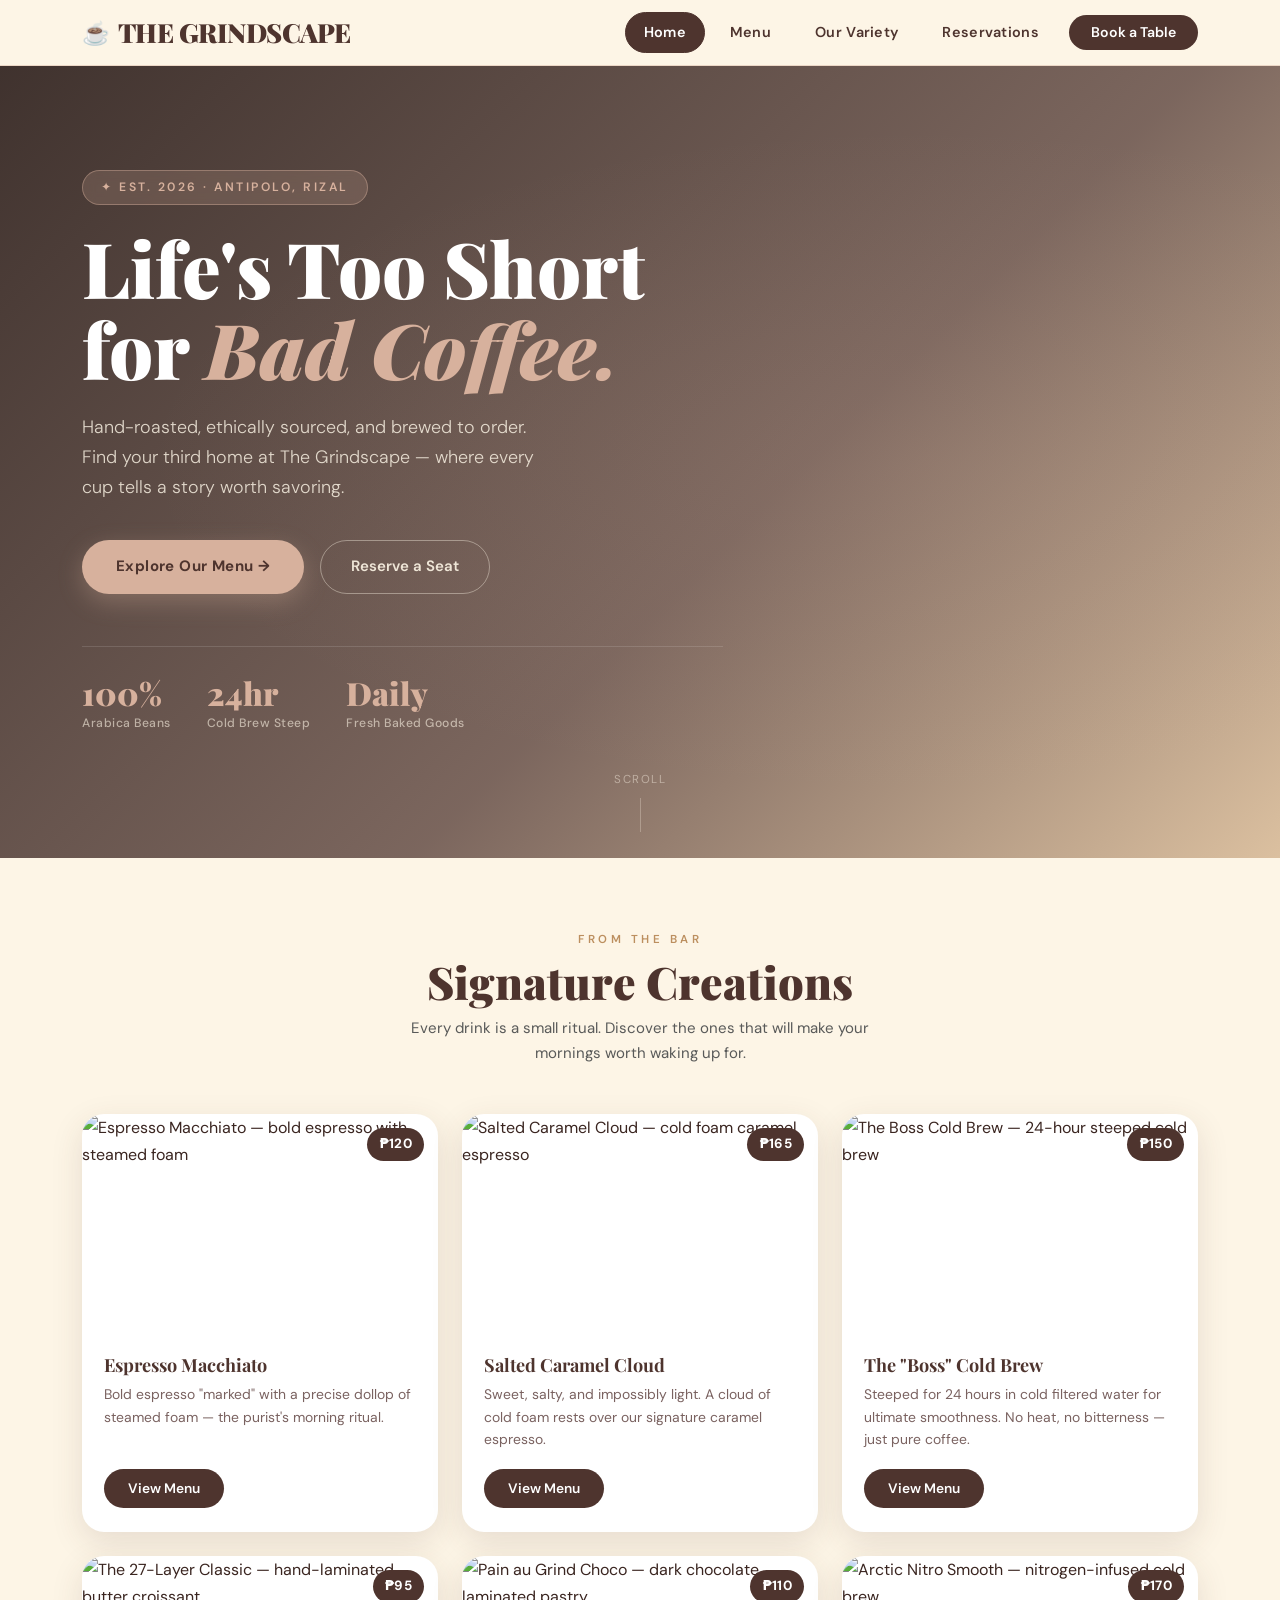
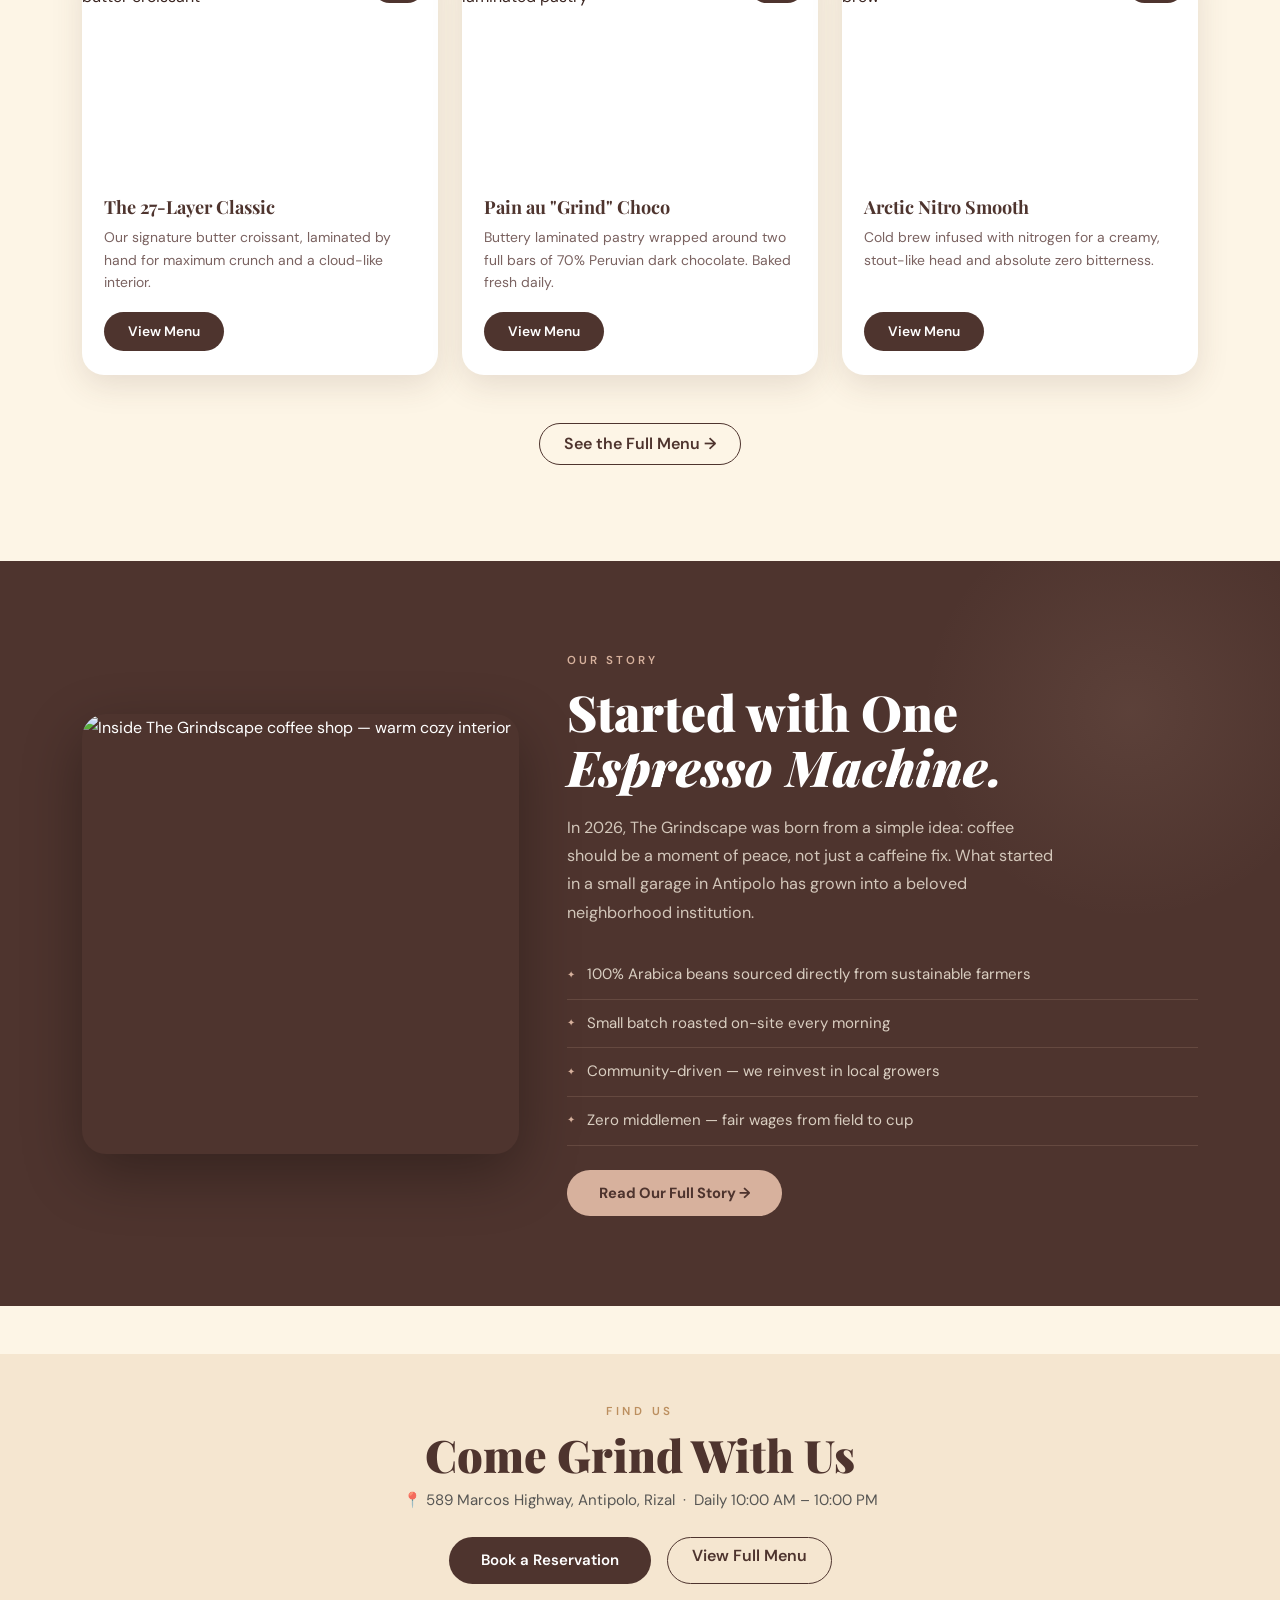
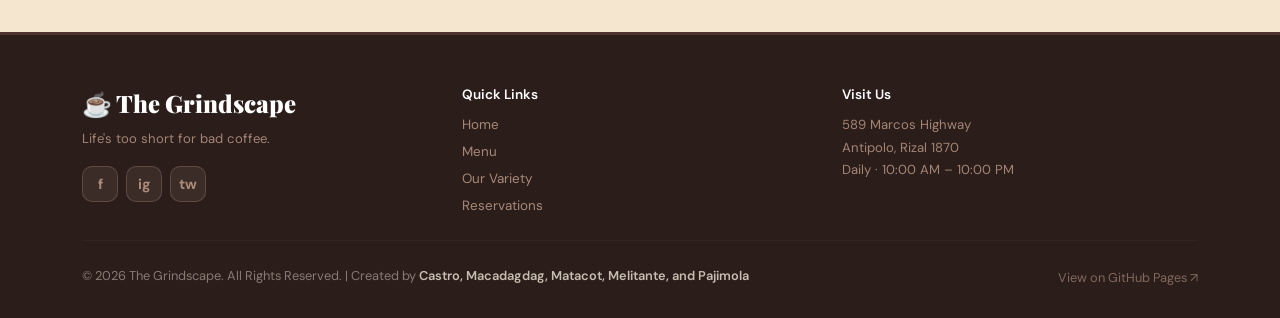
==== commit e4c99262: "Merge pull request #2 from jzmelitante05/feature/php-form Feature/php form" ====
--- a/index.html
+++ b/index.html
@@ -33,8 +33,9 @@
           <li class="nav-item"><a class="nav-pill" href="variety.html">Our Variety</a></li>
           <li class="nav-item"><a class="nav-pill" href="contact.html">Reservations</a></li>
           <li class="nav-item ms-lg-2 mt-2 mt-lg-0">
-            <button class="btn-card" data-bs-toggle="modal" data-bs-target="#contactModal"
-                    style="padding:8px 22px;font-size:0.88rem;">Book a Table</button>
+            <button class="btn-card btn-card--small" data-bs-toggle="modal" data-bs-target="#contactModal">
+              Book a Table
+            </button>
           </li>
         </ul>
       </div>
@@ -87,7 +88,7 @@
       <div class="text-center mb-5 reveal">
         <span class="section-label">From the Bar</span>
         <h2 class="section-title" id="signatureHeading">Signature Creations</h2>
-        <p class="text-muted mt-2" style="max-width:460px;margin:auto;font-size:0.95rem;">
+        <p class="text-muted section-copy mt-2">
           Every drink is a small ritual. Discover the ones that will make your mornings worth waking up for.
         </p>
       </div>
@@ -185,8 +186,7 @@
       </div>
 
       <div class="text-center mt-5 reveal">
-        <a href="history.html" class="btn btn-outline-secondary rounded-pill px-4 py-2"
-           style="border-color:var(--espresso);color:var(--espresso);font-weight:600;">
+        <a href="history.html" class="btn btn-outline-espresso rounded-pill px-4 py-2">
           See the Full Menu →
         </a>
       </div>
@@ -228,19 +228,18 @@
   </section>
 
   <!-- ═══════════════════════════ VISIT CTA ═══════════════════════════ -->
-  <section class="py-5" style="background:var(--cream);" aria-label="Visit us">
+  <section class="py-5 bg-cream" aria-label="Visit us">
     <div class="container text-center reveal">
       <span class="section-label">Find Us</span>
       <h2 class="section-title mb-2">Come Grind With Us</h2>
-      <p class="text-muted mb-4" style="font-size:0.95rem;">
+      <p class="text-muted section-copy mb-4">
         📍 589 Marcos Highway, Antipolo, Rizal &nbsp;·&nbsp; Daily 10:00 AM – 10:00 PM
       </p>
       <div class="d-flex flex-wrap justify-content-center gap-3">
-        <a href="contact.html" class="btn-card" style="padding:13px 32px;font-size:0.94rem;">
+        <a href="contact.html" class="btn-card btn-card--wide">
           Book a Reservation
         </a>
-        <a href="history.html" class="btn btn-outline-secondary rounded-pill px-4"
-           style="border-color:var(--espresso);color:var(--espresso);font-weight:600;">
+        <a href="history.html" class="btn btn-outline-espresso rounded-pill px-4">
           View Full Menu
         </a>
       </div>
@@ -263,7 +262,7 @@
         </div>
       </div>
       <div class="col-md-4">
-        <p class="text-white mb-2" style="font-size:0.85rem;font-weight:600;">Quick Links</p>
+        <p class="text-white footer-heading mb-2">Quick Links</p>
         <div class="footer-links d-flex flex-column gap-1">
           <a href="index.html">Home</a>
           <a href="history.html">Menu</a>
@@ -272,8 +271,8 @@
         </div>
       </div>
       <div class="col-md-4">
-        <p class="text-white mb-2" style="font-size:0.85rem;font-weight:600;">Visit Us</p>
-        <p class="footer-tagline" style="line-height:1.7;">
+        <p class="text-white footer-heading mb-2">Visit Us</p>
+        <p class="footer-tagline">
           589 Marcos Highway<br>
           Antipolo, Rizal 1870<br>
           Daily · 10:00 AM – 10:00 PM
@@ -289,7 +288,7 @@
       </div>
       <div class="col-md-4 text-md-end mt-2 mt-md-0">
         <a href="https://github.com" target="_blank" rel="noopener"
-           class="footer-copy text-decoration-none" style="color:rgba(215,177,157,0.5);">
+           class="footer-copy footer-copy-link text-decoration-none">
           View on GitHub Pages ↗
         </a>
       </div>
@@ -306,7 +305,7 @@
         <h2 class="modal-title" id="historyModalLabel">Deep Into The Grind</h2>
         <button type="button" class="btn-close" data-bs-dismiss="modal" aria-label="Close"></button>
       </div>
-      <div class="modal-body" style="font-size:0.95rem;line-height:1.78;color:#4a3530;">
+      <div class="modal-body">
         <p>
           <strong>It started with one machine and a dream.</strong> In early 2026,
           founders Castro, Macadagdag, Matacot, Melitante, and Pajimola converted a small garage space into a
@@ -317,7 +316,7 @@
           a medium-dark roast with notes of dark chocolate and dried cherry. Within six months,
           The Grindscape had outgrown the garage and moved to its current home on Marcos Highway.
         </p>
-        <p style="margin:0;">
+        <p class="m-0">
           Today, we hand-roast our beans in small batches every single morning.
           We source directly from farming cooperatives in Benguet and Sagada —
           ensuring fair wages and traceable supply chains. Every cup you drink here
@@ -325,9 +324,8 @@
         </p>
       </div>
       <div class="modal-footer">
-        <a href="contact.html" class="btn-card" style="padding:10px 24px;font-size:0.88rem;">Book a Table</a>
-        <button type="button" class="btn btn-sm rounded-pill" data-bs-dismiss="modal"
-                style="border:1.5px solid var(--espresso);color:var(--espresso);padding:9px 20px;font-weight:600;">
+        <a href="contact.html" class="btn-card btn-card--small">Book a Table</a>
+        <button type="button" class="btn btn-sm rounded-pill btn-outline-espresso-sm" data-bs-dismiss="modal">
           Close
         </button>
       </div>
@@ -398,12 +396,10 @@
         </form>
       </div>
       <div class="modal-footer">
-        <button type="button" class="btn btn-sm rounded-pill" data-bs-dismiss="modal"
-                style="border:1.5px solid var(--espresso);color:var(--espresso);padding:9px 20px;font-weight:600;">
+        <button type="button" class="btn btn-sm rounded-pill btn-outline-espresso-sm" data-bs-dismiss="modal">
           Cancel
         </button>
-        <button type="button" id="submitContactForm" class="btn-card"
-                style="padding:10px 28px;font-size:0.9rem;">
+        <button type="button" id="submitContactForm" class="btn-card btn-card--xl">
           Confirm Reservation ✓
         </button>
       </div>
--- a/css/custom.css
+++ b/css/custom.css
@@ -70,8 +70,8 @@
 ────────────────────────────────────── */
 .site-navbar {
   background: var(--glass) !important;
+  -webkit-backdrop-filter: blur(16px);
   backdrop-filter: blur(16px);
-  -webkit-backdrop-filter: blur(16px);
   border-bottom: 1.5px solid rgba(215, 177, 157, 0.45);
   padding: 10px 0;
   position: sticky;
@@ -204,6 +204,7 @@
   padding: 6px 18px;
   border-radius: 50px;
   margin-bottom: 22px;
+  -webkit-backdrop-filter: blur(6px);
   backdrop-filter: blur(6px);
 }
 
@@ -409,6 +410,91 @@
   -webkit-appearance: none;
   appearance: none;
 }
+.btn-card--small {
+  padding: 8px 22px;
+  font-size: 0.88rem;
+}
+.btn-card--wide {
+  padding: 13px 32px;
+  font-size: 0.94rem;
+}
+.btn-card--xl {
+  padding: 10px 28px;
+  font-size: 0.90rem;
+}
+.btn-outline-espresso {
+  background: transparent !important;
+  color: var(--espresso) !important;
+  border: 1.5px solid var(--espresso);
+  font-weight: 600;
+}
+.btn-outline-espresso-sm {
+  background: transparent !important;
+  color: var(--espresso) !important;
+  border: 1.5px solid var(--espresso);
+  font-weight: 600;
+  padding: 9px 20px;
+}
+.footer-copy-link { color: rgba(215,177,157,0.5) !important; }
+.text-small { font-size: 0.92rem !important; }
+.text-xsmall { font-size: 0.88rem !important; }
+.text-caption { font-size: 0.79rem !important; }
+.text-soft { color: rgba(215,177,157,0.65) !important; }
+.section-copy {
+  max-width: 500px;
+  margin: 0 auto;
+  font-size: 0.94rem;
+  line-height: 1.65;
+}
+.form-success-alert {
+  border-radius: 14px;
+  font-size: 0.92rem;
+}
+.position-relative-z2 {
+  position: relative;
+  z-index: 2;
+}
+.detail-note {
+  color: var(--caramel);
+  font-size: 0.8rem;
+}
+.hero-card-copy {
+  color: rgba(253,245,230,0.68);
+  font-size: 0.88rem;
+  line-height: 1.65;
+  margin-bottom: 14px;
+}
+.feature-icon-large {
+  font-size: 2rem;
+  margin-bottom: 14px;
+}
+.glass-panel {
+  background: rgba(255,255,255,0.07);
+  border-radius: 20px;
+  padding: 28px;
+  border: 1px solid rgba(215,177,157,0.18);
+  height: 100%;
+}
+.pill-label {
+  display: inline-block;
+  background: var(--latte);
+  color: var(--espresso);
+  font-weight: 700;
+  font-size: 0.82rem;
+  padding: 5px 14px;
+  border-radius: 50px;
+}
+.panel-soft {
+  border-radius: 16px;
+  overflow: hidden;
+  box-shadow: var(--shadow-soft);
+}
+.bg-espresso { background: var(--espresso) !important; }
+.text-white { color: white !important; }
+.footer-heading { font-size: 0.85rem; font-weight: 600; }
+.link-caramel { color: var(--caramel) !important; }
+.modal-body { font-size: 0.95rem; line-height: 1.78; color: #4a3530; }
+
 .btn-card:hover {
   background: var(--caramel);
   color: white !important;
@@ -1000,7 +1086,7 @@
   color: white;
   margin-bottom: 4px;
 }
-.footer-tagline   { font-size: 0.82rem; color: rgba(215,177,157,0.70); margin-bottom: 0; }
+.footer-tagline   { font-size: 0.82rem; color: rgba(215,177,157,0.70); margin-bottom: 0; line-height: 1.7; }
 .footer-divider   { border-color: rgba(215,177,157,0.18); margin: 22px 0; }
 .footer-copy      { font-size: 0.80rem; color: rgba(253,245,230,0.44); margin: 0; }
 .footer-copy strong { color: rgba(253,245,230,0.74); font-weight: 600; }
